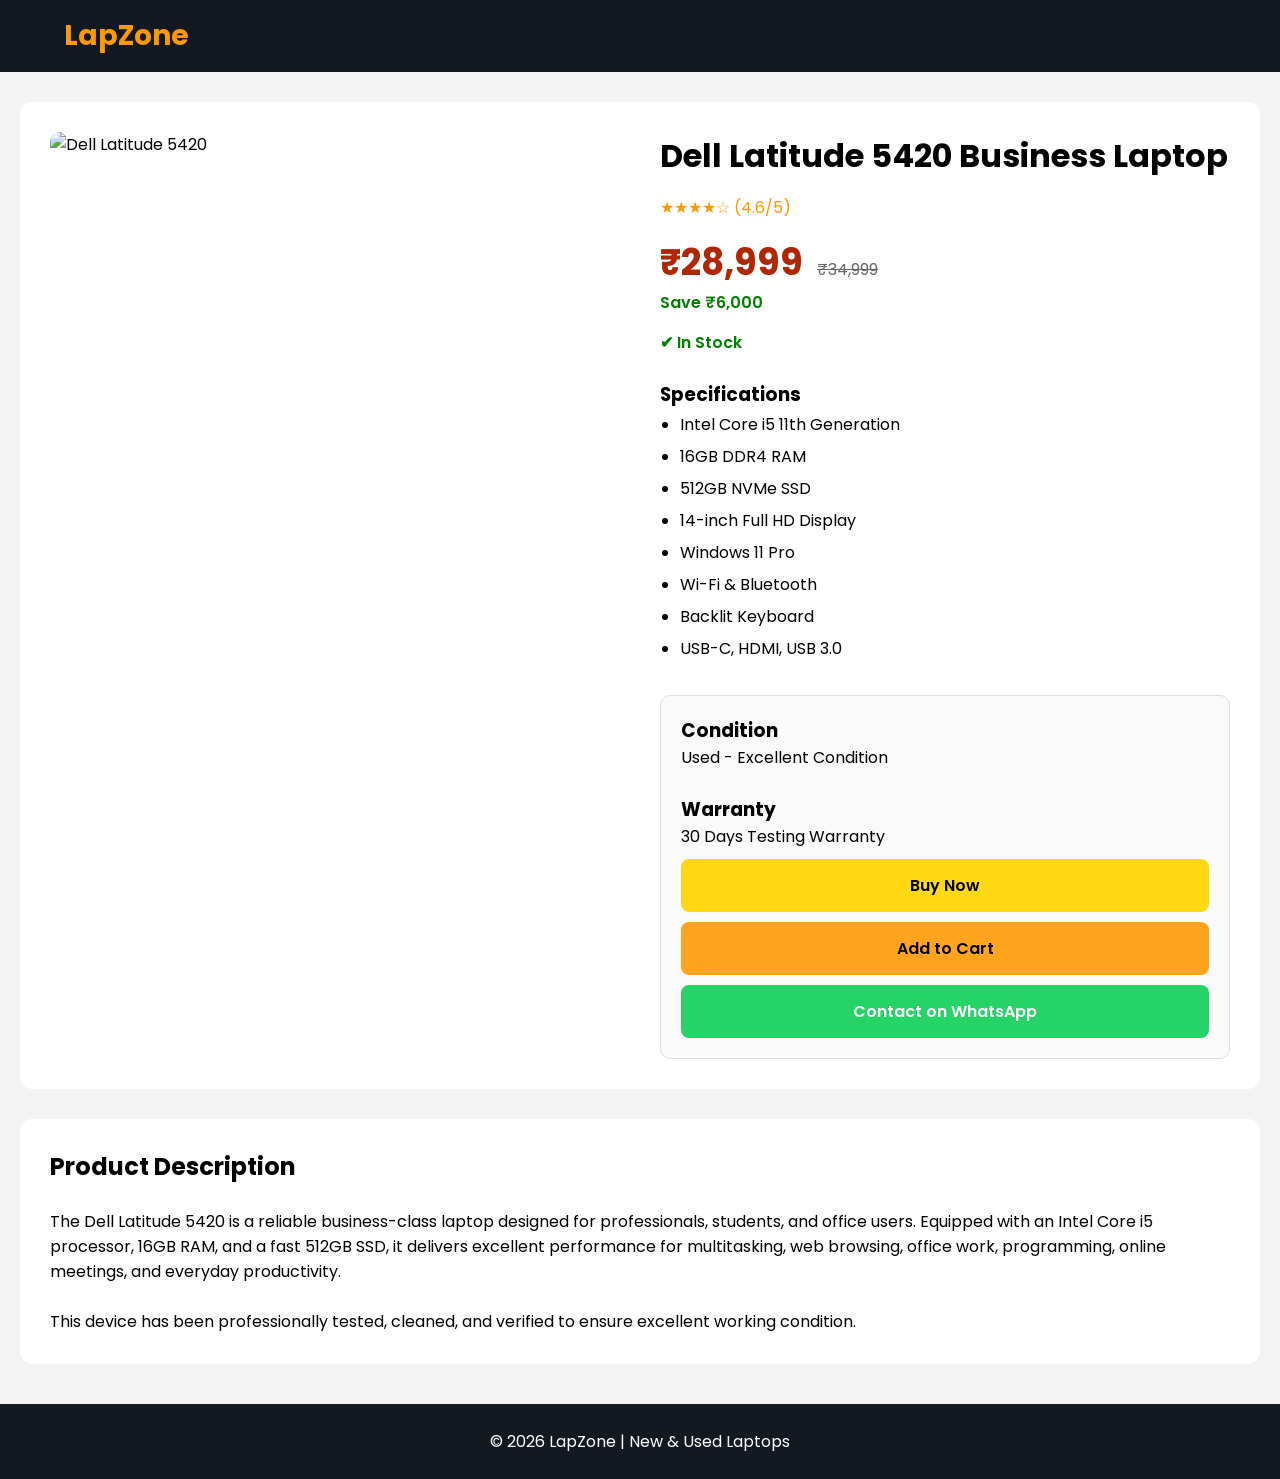
==== dell-latitude-5420.html @ 629d3bae "Create dell-latitude-5420.html" ====
<!DOCTYPE html>
<html lang="en">
<head>
<meta charset="UTF-8">
<meta name="viewport" content="width=device-width, initial-scale=1.0">
<title>Dell Latitude 5420 | LapZone</title>

<link href="https://fonts.googleapis.com/css2?family=Poppins:wght@300;400;500;600;700&display=swap" rel="stylesheet">

<style>
*{
    margin:0;
    padding:0;
    box-sizing:border-box;
    font-family:'Poppins',sans-serif;
}

body{
    background:#f3f3f3;
}

header{
    background:#131921;
    color:white;
    padding:15px 5%;
}

.logo{
    color:#ff9900;
    font-size:28px;
    font-weight:700;
    text-decoration:none;
}

.container{
    max-width:1300px;
    margin:30px auto;
    padding:0 20px;
}

.product{
    background:white;
    border-radius:12px;
    padding:30px;
    display:grid;
    grid-template-columns:1fr 1fr;
    gap:40px;
}

.product-image img{
    width:100%;
    border-radius:10px;
}

.product-title{
    font-size:32px;
    margin-bottom:15px;
}

.rating{
    color:#ff9900;
    margin-bottom:15px;
}

.price{
    font-size:36px;
    color:#B12704;
    font-weight:700;
}

.old-price{
    text-decoration:line-through;
    color:#666;
    margin-left:10px;
}

.save{
    color:green;
    font-weight:600;
}

.stock{
    color:green;
    font-weight:600;
    margin:15px 0;
}

.specs{
    margin-top:25px;
}

.specs ul{
    padding-left:20px;
    line-height:2;
}

.buy-box{
    margin-top:30px;
    border:1px solid #ddd;
    padding:20px;
    border-radius:10px;
    background:#fafafa;
}

.btn{
    width:100%;
    padding:14px;
    border:none;
    border-radius:8px;
    font-size:16px;
    font-weight:600;
    cursor:pointer;
    margin-top:10px;
}

.buy{
    background:#FFD814;
}

.cart{
    background:#FFA41C;
}

.whatsapp{
    background:#25D366;
    color:white;
}

.description{
    background:white;
    margin-top:30px;
    padding:30px;
    border-radius:12px;
}

footer{
    margin-top:40px;
    background:#131921;
    color:white;
    text-align:center;
    padding:25px;
}

@media(max-width:900px){
    .product{
        grid-template-columns:1fr;
    }

    .product-title{
        font-size:24px;
    }
}
</style>
</head>
<body>

<header>
    <a href="index.html" class="logo">LapZone</a>
</header>

<div class="container">

    <div class="product">

        <div class="product-image">
            <img src="images/dell-latitude-5420.jpg"
                 alt="Dell Latitude 5420">
        </div>

        <div>

            <h1 class="product-title">
                Dell Latitude 5420 Business Laptop
            </h1>

            <div class="rating">
                ★★★★☆ (4.6/5)
            </div>

            <div>
                <span class="price">₹28,999</span>
                <span class="old-price">₹34,999</span>
            </div>

            <p class="save">
                Save ₹6,000
            </p>

            <p class="stock">
                ✔ In Stock
            </p>

            <div class="specs">

                <h3>Specifications</h3>

                <ul>
                    <li>Intel Core i5 11th Generation</li>
                    <li>16GB DDR4 RAM</li>
                    <li>512GB NVMe SSD</li>
                    <li>14-inch Full HD Display</li>
                    <li>Windows 11 Pro</li>
                    <li>Wi-Fi & Bluetooth</li>
                    <li>Backlit Keyboard</li>
                    <li>USB-C, HDMI, USB 3.0</li>
                </ul>

            </div>

            <div class="buy-box">

                <h3>Condition</h3>
                <p>Used - Excellent Condition</p>

                <br>

                <h3>Warranty</h3>
                <p>30 Days Testing Warranty</p>

                <button class="btn buy">
                    Buy Now
                </button>

                <button class="btn cart">
                    Add to Cart
                </button>

                <button class="btn whatsapp"
                onclick="window.location.href='https://wa.me/919876543210?text=Hi%20I%20am%20interested%20in%20the%20Dell%20Latitude%205420';">
                    Contact on WhatsApp
                </button>

            </div>

        </div>

    </div>

    <div class="description">

        <h2>Product Description</h2>

        <br>

        <p>
            The Dell Latitude 5420 is a reliable business-class
            laptop designed for professionals, students, and
            office users. Equipped with an Intel Core i5
            processor, 16GB RAM, and a fast 512GB SSD,
            it delivers excellent performance for multitasking,
            web browsing, office work, programming,
            online meetings, and everyday productivity.
        </p>

        <br>

        <p>
            This device has been professionally tested,
            cleaned, and verified to ensure excellent
            working condition.
        </p>

    </div>

</div>

<footer>
    © 2026 LapZone | New & Used Laptops
</footer>

</body>
</html>
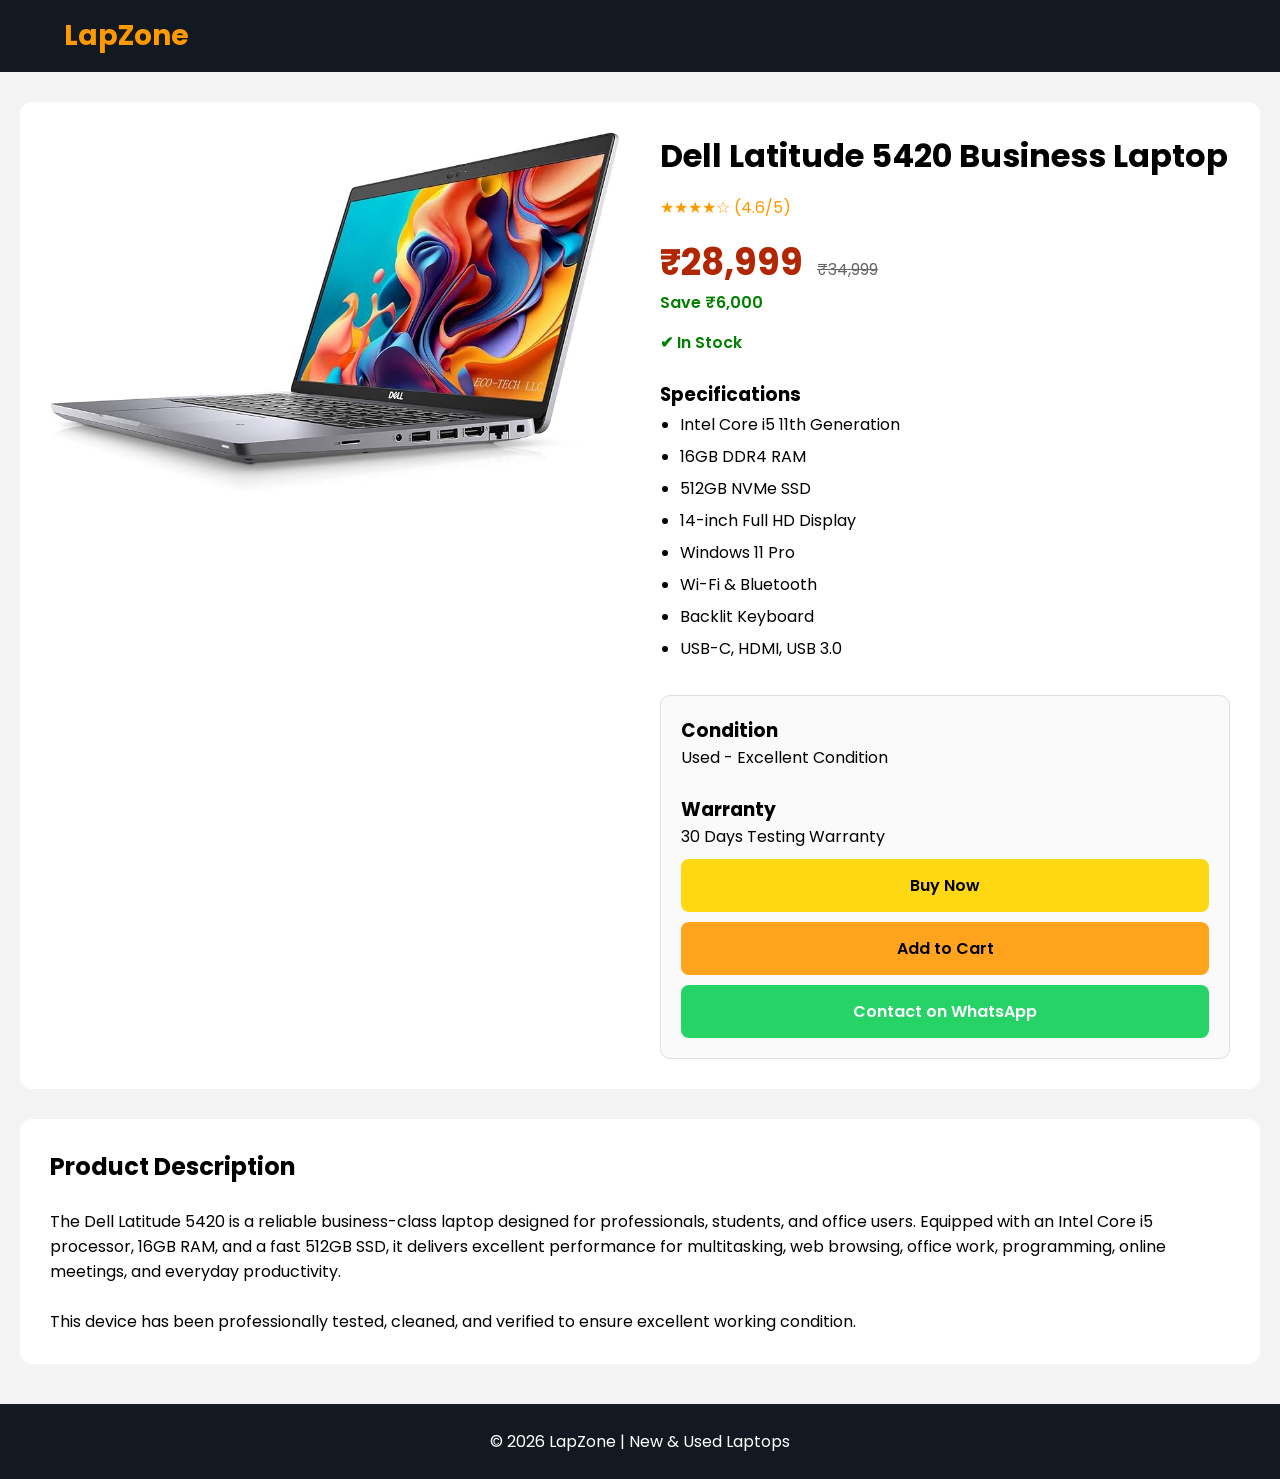
==== commit 0b6db6e7: "Update dell-latitude-5420.html" ====
--- a/dell-latitude-5420.html
+++ b/dell-latitude-5420.html
@@ -226,7 +226,7 @@
                 </button>
 
                 <button class="btn whatsapp"
-                onclick="window.location.href='https://wa.me/919876543210?text=Hi%20I%20am%20interested%20in%20the%20Dell%20Latitude%205420';">
+                onclick="window.location.href='https://wa.me/917591908563?text=Hi%20I%20am%20interested%20in%20the%20Dell%20Latitude%205420';">
                     Contact on WhatsApp
                 </button>
 
